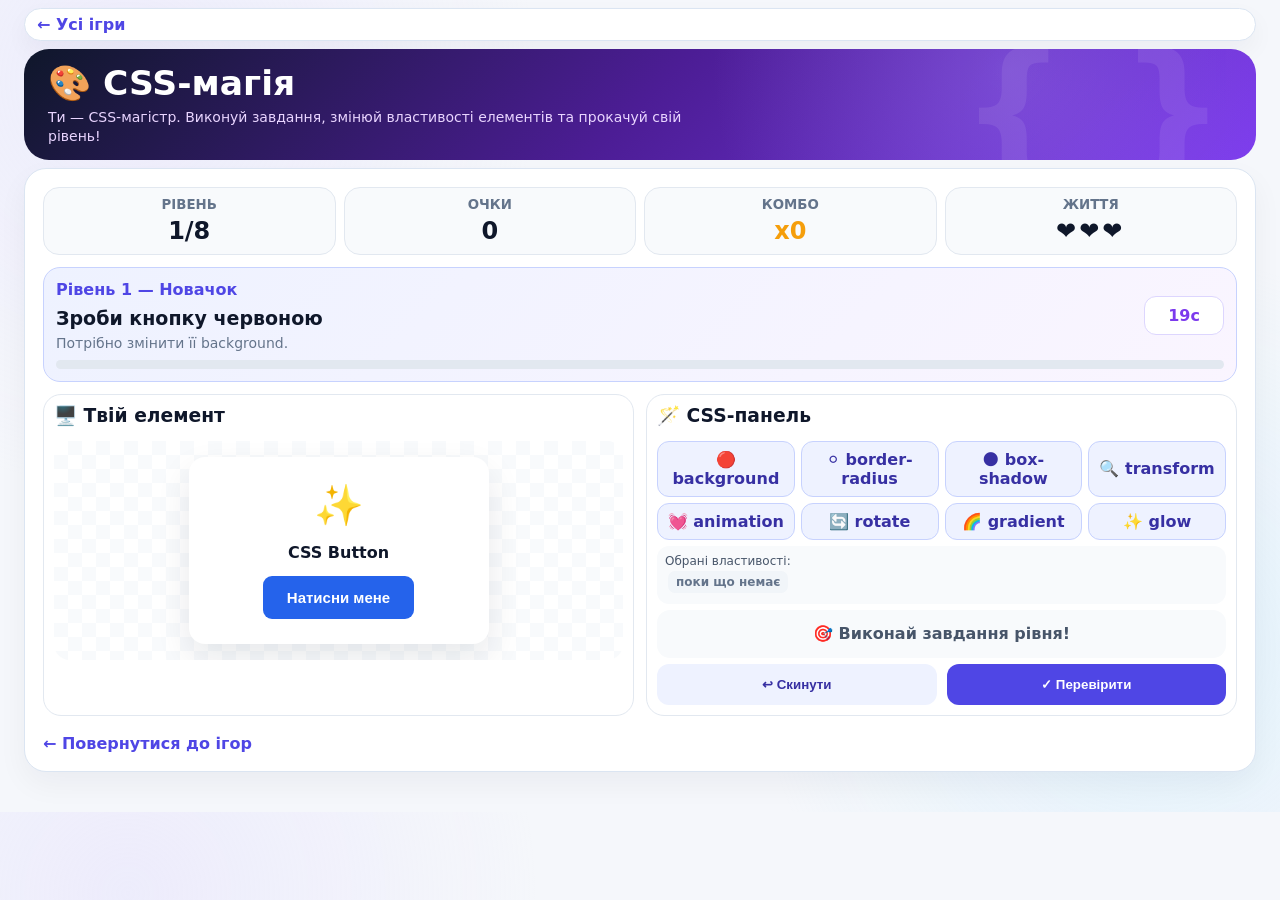
==== game-css.html @ da53f73c "Add files via upload" ====
﻿<!doctype html>
<html lang="uk">
<head>
<meta charset="UTF-8">
<meta name="viewport" content="width=device-width,initial-scale=1">
<title>CSS-магія | IT LAB</title>

<style>
:root{
  --p:#4f46e5;
  --purple:#7c3aed;
  --cyan:#0891b2;
  --green:#16a34a;
  --red:#ef4444;
  --yellow:#f59e0b;
  --dark:#0f172a;
  --muted:#64748b;
  --bg:#f5f7fb;
}

*{box-sizing:border-box}

body{
  margin:0;
  background:
    radial-gradient(circle at 10% 10%,#ddd6fe55,transparent 30%),
    radial-gradient(circle at 90% 80%,#bae6fd55,transparent 30%),
    var(--bg);
  color:var(--dark);
  font-family:Manrope,system-ui,-apple-system,BlinkMacSystemFont,"Segoe UI",sans-serif;
}

main{
  width:min(1050px,calc(100% - 28px));
  margin:auto;
  padding:18px 0 40px;
}

.nav{
  background:#fff;
  border:1px solid #dbe5f2;
  border-radius:18px;
  box-shadow:0 10px 25px #0f172a0b;
  padding:13px 16px;
  margin-bottom:18px;
}

.nav a,
.back{
  color:var(--p);
  font-weight:900;
  text-decoration:none;
}

.hero{
  padding:32px;
  border-radius:25px;
  color:#fff;
  background:
    radial-gradient(circle at 80% 20%,#a78bfa55,transparent 30%),
    linear-gradient(135deg,#0f172a,#4c1d95,#7c3aed);
  margin-bottom:18px;
  position:relative;
  overflow:hidden;
}

.hero:after{
  content:"{ }";
  position:absolute;
  right:30px;
  bottom:-35px;
  font-size:150px;
  font-weight:900;
  opacity:.08;
}

.hero h1{
  margin:0 0 8px;
  font-size:clamp(30px,6vw,48px);
}

.hero p{
  margin:0;
  color:#e9d5ff;
  font-size:17px;
  max-width:650px;
}

.card{
  background:#fff;
  border:1px solid #dbe5f2;
  border-radius:22px;
  box-shadow:0 12px 30px #0f172a0c;
  padding:24px;
}

.stats{
  display:grid;
  grid-template-columns:repeat(4,1fr);
  gap:12px;
  margin-bottom:18px;
}

.stat{
  padding:15px;
  border-radius:16px;
  background:#f8fafc;
  border:1px solid #e2e8f0;
  text-align:center;
}

.stat small{
  display:block;
  color:var(--muted);
  font-weight:800;
  margin-bottom:5px;
}

.stat strong{
  font-size:24px;
}

#lives{
  letter-spacing:3px;
}

.mission{
  padding:18px;
  border-radius:17px;
  background:linear-gradient(135deg,#eef2ff,#faf5ff);
  border:1px solid #c7d2fe;
  margin-bottom:18px;
}

.mission-top{
  display:flex;
  justify-content:space-between;
  gap:15px;
  align-items:center;
}

.level{
  color:var(--p);
  font-weight:900;
}

.task{
  font-size:19px;
  font-weight:900;
  margin:8px 0 5px;
}

.hint-text{
  color:var(--muted);
  font-size:14px;
  margin:0;
}

.timer{
  min-width:80px;
  text-align:center;
  padding:9px 12px;
  border-radius:12px;
  background:#fff;
  border:1px solid #ddd6fe;
  font-weight:900;
  color:var(--purple);
}

.timer.danger{
  color:var(--red);
  animation:shake .3s infinite alternate;
}

@keyframes shake{
  to{transform:translateX(2px)}
}

.game{
  display:grid;
  grid-template-columns:1fr 1fr;
  gap:18px;
}

.panel{
  border:1px solid #e2e8f0;
  border-radius:18px;
  padding:18px;
  background:#fff;
}

.panel h3{
  margin:0 0 14px;
}

.preview{
  min-height:320px;
  display:grid;
  place-items:center;
  border-radius:16px;
  background:
    linear-gradient(45deg,#f8fafc 25%,transparent 25%),
    linear-gradient(-45deg,#f8fafc 25%,transparent 25%),
    linear-gradient(45deg,transparent 75%,#f8fafc 75%),
    linear-gradient(-45deg,transparent 75%,#f8fafc 75%);
  background-size:28px 28px;
  background-position:0 0,0 14px,14px -14px,-14px 0;
  padding:25px;
  overflow:hidden;
}

.target{
  width:min(100%,300px);
  min-height:160px;
  display:flex;
  align-items:center;
  justify-content:center;
  flex-direction:column;
  gap:14px;
  padding:25px;
  background:#fff;
  border-radius:16px;
  box-shadow:0 15px 35px #0f172a18;
  transition:.3s;
}

.target button{
  cursor:pointer;
  border:0;
  padding:13px 24px;
  border-radius:9px;
  color:#fff;
  background:#2563eb;
  font-weight:900;
  font-size:15px;
  transition:.3s;
}

.controls{
  display:grid;
  grid-template-columns:repeat(2,1fr);
  gap:10px;
}

.css-btn{
  padding:13px 10px;
  border:1px solid #c7d2fe;
  border-radius:12px;
  color:#3730a3;
  background:#eef2ff;
  font:inherit;
  font-weight:900;
  cursor:pointer;
  transition:.2s;
}

.css-btn:hover{
  transform:translateY(-2px);
  background:#e0e7ff;
}

.css-btn.used{
  opacity:.45;
  cursor:not-allowed;
}

.progress{
  height:9px;
  background:#e2e8f0;
  border-radius:99px;
  overflow:hidden;
  margin-top:14px;
}

.progress-bar{
  height:100%;
  width:0;
  background:linear-gradient(90deg,var(--p),var(--purple));
  transition:.3s;
}

.selected{
  margin-top:15px;
  padding:12px;
  border-radius:12px;
  background:#f8fafc;
  color:#475569;
  font-size:14px;
  min-height:45px;
}

.selected span{
  display:inline-block;
  padding:4px 8px;
  margin:3px;
  border-radius:7px;
  background:#ede9fe;
  color:#5b21b6;
  font-weight:900;
}

.result{
  margin-top:18px;
  padding:14px;
  border-radius:13px;
  background:#f8fafc;
  color:#475569;
  font-weight:800;
  text-align:center;
  min-height:48px;
}

.actions{
  display:flex;
  gap:10px;
  margin-top:18px;
}

.action{
  flex:1;
  border:0;
  border-radius:12px;
  padding:13px;
  color:#fff;
  background:var(--p);
  font-weight:900;
  cursor:pointer;
  transition:.2s;
}

.action:hover{
  transform:translateY(-2px);
}

.action.secondary{
  color:#3730a3;
  background:#eef2ff;
}

.action:disabled{
  opacity:.5;
  cursor:not-allowed;
}

.combo{
  color:var(--yellow);
}

.correct{
  animation:correct .5s;
}

@keyframes correct{
  30%{transform:scale(1.04)}
  60%{transform:scale(.98)}
  100%{transform:scale(1)}
}

.wrong{
  animation:wrong .35s;
}

@keyframes wrong{
  25%{transform:translateX(-8px)}
  50%{transform:translateX(8px)}
  75%{transform:translateX(-5px)}
}

.modal{
  position:fixed;
  inset:0;
  background:#020617bb;
  backdrop-filter:blur(7px);
  display:none;
  align-items:center;
  justify-content:center;
  padding:20px;
  z-index:50;
}

.modal.show{
  display:flex;
}

.modal-box{
  width:min(500px,100%);
  background:#fff;
  border-radius:25px;
  padding:30px;
  text-align:center;
  box-shadow:0 30px 80px #0005;
  animation:pop .35s;
}

@keyframes pop{
  from{transform:scale(.8);opacity:0}
  to{transform:scale(1);opacity:1}
}

.modal-icon{
  font-size:60px;
}

.modal h2{
  margin:10px 0;
  font-size:30px;
}

.final-score{
  font-size:42px;
  font-weight:1000;
  color:var(--p);
  margin:15px 0;
}

.modal button{
  width:100%;
  border:0;
  border-radius:12px;
  padding:14px;
  background:var(--p);
  color:#fff;
  font-weight:900;
  font-size:16px;
  cursor:pointer;
}

.back{
  display:inline-block;
  margin-top:18px;
}

@media(max-width:750px){
  .stats{
    grid-template-columns:repeat(2,1fr);
  }

  .game{
    grid-template-columns:1fr;
  }

  .mission-top{
    align-items:flex-start;
  }

  .timer{
    min-width:70px;
  }
}

@media(max-width:480px){
  .hero,
  .card{
    padding:18px;
  }

  .controls{
    grid-template-columns:1fr;
  }

  .stats{
    gap:8px;
  }

  .stat{
    padding:11px 5px;
  }

  .stat strong{
    font-size:20px;
  }
}
</style>
<link rel="stylesheet" href="mobile.css">
</head>

<body>

<main>

<nav class="nav">
  <a href="games.html">← Усі ігри</a>
</nav>

<header class="hero">
  <h1>🎨 CSS-магія</h1>
  <p>
    Ти — CSS-магістр. Виконуй завдання, змінюй властивості елементів
    та прокачуй свій рівень!
  </p>
</header>

<section class="card">

  <div class="stats">

    <div class="stat">
      <small>РІВЕНЬ</small>
      <strong id="level">1/8</strong>
    </div>

    <div class="stat">
      <small>ОЧКИ</small>
      <strong id="score">0</strong>
    </div>

    <div class="stat">
      <small>КОМБО</small>
      <strong class="combo" id="combo">x0</strong>
    </div>

    <div class="stat">
      <small>ЖИТТЯ</small>
      <strong id="lives">❤️❤️❤️</strong>
    </div>

  </div>

  <div class="mission">

    <div class="mission-top">

      <div>
        <div class="level" id="levelTitle">
          Рівень 1 — Новачок
        </div>

        <div class="task" id="task">
          Зроби кнопку червоною
        </div>

        <p class="hint-text" id="hint">
          Використай правильну CSS-властивість.
        </p>
      </div>

      <div class="timer" id="timer">
        20с
      </div>

    </div>

    <div class="progress">
      <div class="progress-bar" id="progress"></div>
    </div>

  </div>

  <div class="game">

    <!-- ПРЕВ'Ю -->

    <div class="panel">

      <h3>🖥️ Твій елемент</h3>

      <div class="preview">

        <div class="target" id="target">

          <div id="targetIcon" style="font-size:40px">
            ✨
          </div>

          <strong id="targetText">
            CSS Button
          </strong>

          <button id="demo">
            Натисни мене
          </button>

        </div>

      </div>

    </div>

    <!-- CSS ПАНЕЛЬ -->

    <div class="panel">

      <h3>🪄 CSS-панель</h3>

      <div class="controls">

        <button class="css-btn" data-style="red">
          🔴 background
        </button>

        <button class="css-btn" data-style="round">
          ⚪ border-radius
        </button>

        <button class="css-btn" data-style="shadow">
          🌑 box-shadow
        </button>

        <button class="css-btn" data-style="big">
          🔍 transform
        </button>

        <button class="css-btn" data-style="pulse">
          💓 animation
        </button>

        <button class="css-btn" data-style="rotate">
          🔄 rotate
        </button>

        <button class="css-btn" data-style="gradient">
          🌈 gradient
        </button>

        <button class="css-btn" data-style="glow">
          ✨ glow
        </button>

      </div>

      <div class="selected" id="selected">
        Обрані властивості:
        <br>
        <span style="background:#f1f5f9;color:#64748b">
          поки що немає
        </span>
      </div>

      <div class="result" id="result">
        🎯 Виконай завдання рівня!
      </div>

      <div class="actions">

        <button class="action secondary" id="reset">
          ↩ Скинути
        </button>

        <button class="action" id="check">
          ✓ Перевірити
        </button>

      </div>

    </div>

  </div>

  <a class="back" href="games.html">
    ← Повернутися до ігор
  </a>

</section>

</main>


<!-- MODAL -->

<div class="modal" id="modal">

  <div class="modal-box">

    <div class="modal-icon" id="modalIcon">
      🏆
    </div>

    <h2 id="modalTitle">
      CSS-майстер!
    </h2>

    <p id="modalText">
      Ти пройшов усі рівні.
    </p>

    <div class="final-score" id="finalScore">
      0
    </div>

    <button id="restart">
      🔄 Грати ще раз
    </button>

  </div>

</div>


<script src="game-progress.js"></script>
<script>

const levels = [

  {
    title:"Рівень 1 — Новачок",
    task:"Зроби кнопку червоною",
    hint:"Потрібно змінити її background.",
    required:["red"],
    time:20,
    points:100
  },

  {
    title:"Рівень 2 — Округлювач",
    task:"Зроби кнопку круглою та додай тінь",
    hint:"Спробуй border-radius і box-shadow.",
    required:["round","shadow"],
    time:22,
    points:150
  },

  {
    title:"Рівень 3 — Аніматор",
    task:"Зроби кнопку червоною та анімованою",
    hint:"Тобі знадобляться background та animation.",
    required:["red","pulse"],
    time:22,
    points:200
  },

  {
    title:"Рівень 4 — Дизайнер",
    task:"Зроби кнопку великою, круглою та додай тінь",
    hint:"transform + border-radius + box-shadow.",
    required:["big","round","shadow"],
    time:25,
    points:250
  },

  {
    title:"Рівень 5 — CSS-чаклун",
    task:"Зроби градієнт, glow та анімацію",
    hint:"Твій CSS має виглядати магічно ✨",
    required:["gradient","glow","pulse"],
    time:25,
    points:300
  },

  {
    title:"Рівень 6 — Майстер руху",
    task:"Зроби елемент великим, поверни його та додай тінь",
    hint:"Використай transform, rotate та box-shadow.",
    required:["big","rotate","shadow"],
    time:25,
    points:350
  },

  {
    title:"Рівень 7 — CSS-легенда",
    task:"Створи градієнтну круглу кнопку з glow та анімацією",
    hint:"Потрібно 4 властивості.",
    required:["gradient","round","glow","pulse"],
    time:30,
    points:450
  },

  {
    title:"Рівень 8 — CSS GOD",
    task:"Фінальна магія: gradient + glow + round + rotate + pulse",
    hint:"Застосуй усі необхідні ефекти!",
    required:["gradient","glow","round","rotate","pulse"],
    time:35,
    points:600
  }

];


let currentLevel = 0;
let score = 0;
let combo = 0;
let lives = 3;
let selected = [];
let timeLeft = 20;
let timer = null;
let levelFinished = false;


const demo = document.getElementById("demo");
const target = document.getElementById("target");

const levelEl = document.getElementById("level");
const scoreEl = document.getElementById("score");
const comboEl = document.getElementById("combo");
const livesEl = document.getElementById("lives");

const levelTitle = document.getElementById("levelTitle");
const task = document.getElementById("task");
const hint = document.getElementById("hint");
const timerEl = document.getElementById("timer");
const progress = document.getElementById("progress");

const selectedEl = document.getElementById("selected");
const result = document.getElementById("result");

const modal = document.getElementById("modal");
const modalTitle = document.getElementById("modalTitle");
const modalText = document.getElementById("modalText");
const finalScore = document.getElementById("finalScore");
const modalIcon = document.getElementById("modalIcon");


/* =========================
   CSS ЕФЕКТИ
========================= */

function applyStyle(style){

  if(style === "red"){
    demo.style.background = "#dc2626";
  }

  if(style === "round"){
    demo.style.borderRadius = "50px";
    demo.style.padding = "18px 35px";
  }

  if(style === "shadow"){
    demo.style.boxShadow = "0 15px 35px #0f172a55";
  }

  if(style === "big"){
    demo.style.transform = "scale(1.3)";
  }

  if(style === "pulse"){
    demo.classList.add("pulse-animation");
  }

  if(style === "rotate"){
    demo.style.transform = "rotate(8deg) scale(1.08)";
  }

  if(style === "gradient"){
    demo.style.background =
      "linear-gradient(135deg,#7c3aed,#2563eb,#06b6d4)";
  }

  if(style === "glow"){
    demo.style.boxShadow =
      "0 0 15px #7c3aed,0 0 35px #7c3aed88";
  }

}


/* =========================
   КНОПКИ CSS
========================= */

document.querySelectorAll(".css-btn").forEach(button => {

  button.addEventListener("click",()=>{

    if(levelFinished) return;

    const style = button.dataset.style;

    if(selected.includes(style)){
      return;
    }

    selected.push(style);

    applyStyle(style);

    button.classList.add("used");

    updateSelected();

    result.textContent =
      "✨ Додано CSS-властивість: " + style;

  });

});


/* =========================
   ВІДОБРАЖЕННЯ ВИБРАНОГО
========================= */

function updateSelected(){

  if(selected.length === 0){

    selectedEl.innerHTML =
      'Обрані властивості:<br>' +
      '<span style="background:#f1f5f9;color:#64748b">' +
      'поки що немає</span>';

    return;
  }

  selectedEl.innerHTML =
    "Обрані властивості:<br>" +
    selected.map(x => `<span>${x}</span>`).join("");

}


/* =========================
   ПЕРЕВІРКА
========================= */

document.getElementById("check").addEventListener("click",checkLevel);


function checkLevel(){

  if(levelFinished) return;

  const data = levels[currentLevel];

  const correct =
    data.required.every(x => selected.includes(x));

  const noExtra =
    selected.every(x => data.required.includes(x));

  if(correct && noExtra){

    levelFinished = true;

    clearInterval(timer);

    combo++;

    const bonus =
      Math.max(0,timeLeft * 5) +
      combo * 30;

    const gained =
      data.points + bonus;

    score += gained;

    scoreEl.textContent = score;
    comboEl.textContent = "x" + combo;

    result.innerHTML =
      `🎉 Правильно! +${gained} очок`;

    target.classList.add("correct");

    setTimeout(()=>{
      target.classList.remove("correct");

      if(currentLevel < levels.length - 1){

        loadLevel(currentLevel + 1);

      }else{

        finishGame();

      }

    },1300);

  }else{

    combo = 0;
    comboEl.textContent = "x0";

    lives--;

    updateLives();

    target.classList.add("wrong");

    setTimeout(()=>{
      target.classList.remove("wrong");
    },400);

    if(lives <= 0){

      gameOver();

      return;
    }

    result.innerHTML =
      "❌ Не зовсім! Перевір властивості та спробуй ще.";

  }

}


/* =========================
   ТАЙМЕР
========================= */

function startTimer(){

  clearInterval(timer);

  timeLeft = levels[currentLevel].time;

  updateTimer();

  timer = setInterval(()=>{

    timeLeft--;

    updateTimer();

    if(timeLeft <= 0){

      clearInterval(timer);

      lives--;

      updateLives();

      combo = 0;
      comboEl.textContent = "x0";

      result.innerHTML =
        "⏰ Час вийшов! Спробуй ще раз.";

      resetCurrentLevel();

      if(lives <= 0){
        gameOver();
      }

    }

  },1000);

}


function updateTimer(){

  timerEl.textContent = timeLeft + "с";

  timerEl.classList.toggle(
    "danger",
    timeLeft <= 5
  );

}


/* =========================
   ЖИТТЯ
========================= */

function updateLives(){

  livesEl.textContent =
    "❤️".repeat(Math.max(0,lives)) +
    "🖤".repeat(Math.max(0,3-lives));

}


/* =========================
   ЗАВАНТАЖЕННЯ РІВНЯ
========================= */

function loadLevel(index){

  currentLevel = index;

  const data = levels[currentLevel];

  levelFinished = false;

  selected = [];

  levelEl.textContent =
    `${currentLevel + 1}/${levels.length}`;

  levelTitle.textContent = data.title;
  task.textContent = data.task;
  hint.textContent = data.hint;

  progress.style.width =
    ((currentLevel) / levels.length * 100) + "%";

  resetVisual();

  document.querySelectorAll(".css-btn")
    .forEach(button=>{
      button.classList.remove("used");
    });

  result.textContent =
    "🎯 Виконай завдання рівня!";

  updateSelected();

  startTimer();

}


/* =========================
   СКИДАННЯ ЕФЕКТІВ
========================= */

function resetVisual(){

  demo.style.background = "#2563eb";
  demo.style.borderRadius = "9px";
  demo.style.padding = "13px 24px";
  demo.style.boxShadow = "none";
  demo.style.transform = "none";

  demo.className = "";

}


/* =========================
   RESET
========================= */

document.getElementById("reset")
.addEventListener("click",()=>{

  if(levelFinished) return;

  resetCurrentLevel();

});


function resetCurrentLevel(){

  selected = [];

  resetVisual();

  document.querySelectorAll(".css-btn")
    .forEach(button=>{
      button.classList.remove("used");
    });

  updateSelected();

  result.textContent =
    "↩ Рівень скинуто. Спробуй ще раз.";

  startTimer();

}


/* =========================
   GAME OVER
========================= */

function gameOver(){

  clearInterval(timer);

  modalIcon.textContent = "💥";
  modalTitle.textContent = "Гру завершено";
  modalText.textContent =
    "Життя закінчилися. CSS-магія потребує ще трохи практики!";

  finalScore.textContent =
    score + " очок";

  modal.classList.add("show");

}


/* =========================
   ФІНАЛ
========================= */

function finishGame(){

  clearInterval(timer);
  window.ITLabProgress.complete("css", score);

  progress.style.width = "100%";

  modalIcon.textContent = "🏆";
  modalTitle.textContent = "CSS-МАЙСТЕР!";
  modalText.textContent =
    "Ти успішно пройшов усі рівні CSS-магії!";

  finalScore.textContent =
    score + " очок";

  modal.classList.add("show");

}


/* =========================
   RESTART
========================= */

document.getElementById("restart")
.addEventListener("click",()=>{

  modal.classList.remove("show");

  currentLevel = 0;
  score = 0;
  combo = 0;
  lives = 3;

  scoreEl.textContent = "0";
  comboEl.textContent = "x0";

  updateLives();

  loadLevel(0);

});


/* =========================
   CSS АНІМАЦІЯ
========================= */

const animationStyle = document.createElement("style");

animationStyle.textContent = `

.pulse-animation{
  animation: cssPulse .8s infinite alternate;
}

@keyframes cssPulse{
  from{
    transform:scale(1);
  }

  to{
    transform:scale(1.12);
  }
}

`;

document.head.appendChild(animationStyle);


/* =========================
   START
========================= */

updateLives();
loadLevel(0);

</script>

</body>
</html>
---- mobile.css ----
@media (max-width: 800px) {
  main,
  .page {
    width: calc(100% - 24px);
    padding: 10px 0 32px;
  }

  .hero {
    padding: clamp(18px, 5vw, 26px);
  }

  .hero h1,
  h1 {
    font-size: clamp(26px, 7.5vw, 38px);
    line-height: 1.12;
    overflow-wrap: anywhere;
  }

  .hero p {
    font-size: 16px;
  }

  .card,
  .panel,
  .section {
    padding: clamp(16px, 4vw, 22px);
  }

  .stats {
    grid-template-columns: repeat(2, minmax(0, 1fr));
    gap: 8px;
  }

  .game,
  .builder {
    grid-template-columns: minmax(0, 1fr);
  }

  .game > *,
  .builder > *,
  .stats > * {
    min-width: 0;
  }

  .card:has(.builder) .palette {
    display: grid;
    grid-template-columns: repeat(2, minmax(0, 1fr));
    gap: 8px;
    padding: 12px;
  }

  .card:has(.builder) .palette h3 {
    grid-column: 1 / -1;
    margin: 0;
  }

  .card:has(.builder) .palette .tag {
    display: grid;
    min-width: 0;
    min-height: 48px;
    place-items: center;
    margin: 0;
    padding: 10px 6px;
    text-align: center;
    overflow-wrap: anywhere;
  }

  .card:has(.builder) .preview {
    min-height: 210px;
    padding: 12px;
  }

  .card:has(.builder) .builder > .palette {
    order: 0;
  }

  .card:has(.builder) .builder > :last-child {
    order: 1;
  }

  .card:has(.builder) .empty {
    min-height: 180px;
  }

  .card:has(.game) .controls {
    grid-template-columns: repeat(2, minmax(0, 1fr));
  }

  .card:has(.factory) .bins {
    grid-template-columns: repeat(3, minmax(0, 1fr));
  }

  .card:has(.terminal) .side {
    display: grid;
    grid-template-columns: repeat(2, minmax(0, 1fr));
    gap: 8px;
  }

  .card:has(.terminal) .side > .actions {
    grid-column: 1 / -1;
  }

  .mission-top,
  .level-top,
  .factory-title {
    align-items: flex-start;
    flex-wrap: wrap;
    gap: 10px;
  }

  button,
  .action,
  .css-btn,
  .control,
  .tag,
  .game-button,
  .site-brand,
  .site-link,
  .nav a,
  .back {
    display: inline-flex;
    align-items: center;
    min-height: 44px;
    touch-action: manipulation;
  }

  input,
  select,
  textarea {
    max-width: 100%;
    min-height: 44px;
    font-size: 16px;
  }

  .log-row {
    grid-template-columns: minmax(42px, 60px) minmax(42px, 65px) minmax(0, 1fr);
  }

  .code-text,
  .terminal-title,
  .command {
    overflow-wrap: anywhere;
  }
}

@media (max-width: 480px) {
  main,
  .page {
    width: calc(100% - 20px);
    padding-top: 8px;
  }

  .hero,
  .card,
  .panel,
  .section {
    padding: 16px;
  }

  .level-top {
    flex-direction: column;
  }

  .factory-title {
    flex-direction: column;
  }

  .stats .stat {
    padding: 10px 6px;
  }

  .stats .stat strong {
    font-size: clamp(16px, 5vw, 20px);
  }

  .card:has(.terminal) .panel {
    padding: 10px;
  }

  .card:has(.terminal) .panel h3 {
    font-size: 13px;
  }

  .card:has(.terminal) .evidence {
    min-height: 56px;
    font-size: 11px;
  }

  .grid {
    gap: 4px;
    padding: 5px;
  }

  .controls {
    grid-template-columns: minmax(0, 1fr);
  }

  .path {
    grid-template-columns: repeat(2, minmax(0, 1fr));
  }

  .certificate-card {
    padding: 16px;
  }

  .certificate-modal {
    padding: 8px;
  }
}

@media (min-width: 801px) {
  .card:has(.builder) .builder {
    grid-template-columns: minmax(280px, 340px) minmax(0, 1fr);
    gap: 16px;
  }

  .card:has(.builder) .builder > * {
    min-width: 0;
  }

  .card:has(.builder) .palette {
    display: grid;
    grid-template-columns: repeat(2, minmax(0, 1fr));
    gap: 8px;
    padding: 14px;
  }

  .card:has(.builder) .palette h3 {
    grid-column: 1 / -1;
    margin: 0 0 4px;
  }

  .card:has(.builder) .palette .tag {
    display: grid;
    min-width: 0;
    min-height: 50px;
    place-items: center;
    margin: 0;
    padding: 10px;
    font-size: 14px;
    line-height: 1.25;
    text-align: center;
    overflow-wrap: anywhere;
  }

  .card:has(.builder) .preview {
    min-height: 300px;
  }

  .card:has(.options) > .actions {
    flex-wrap: nowrap;
  }

  .card:has(.options) > .actions .btn {
    min-width: 0;
    padding: 9px 12px;
    font-size: 14px;
  }

  .card:has(.terminal) .side > .actions {
    margin: 0;
  }
}

@media (min-width: 1000px) {
  body:has(main > .hero) main {
    width: min(1360px, calc(100% - 48px));
    padding-top: 8px;
  }

  main > .nav {
    margin-bottom: 8px;
    padding: 6px 12px;
  }

  main > .hero {
    margin-bottom: 8px;
    padding: 14px 24px;
  }

  main > .hero h1 {
    margin: 0 0 4px;
    font-size: clamp(26px, 2.7vw, 36px);
  }

  main > .hero p {
    font-size: 14px;
    line-height: 1.35;
  }

  main > .card {
    padding: 18px;
  }

  .card .stats {
    gap: 8px;
    margin-bottom: 12px;
  }

  .card .stats .stat {
    padding: 9px;
  }

  .card .level-box,
  .card .level-info,
  .card .mission {
    margin-bottom: 12px;
    padding: 12px;
  }

  .card .level-description,
  .card .mission p {
    margin-top: 6px;
  }

  .card .progress {
    margin-top: 9px;
  }

  .card:has(.options) {
    display: grid;
    grid-template-columns: minmax(0, 1.15fr) minmax(340px, .85fr);
    gap: 10px 18px;
    align-content: start;
  }

  .card:has(.options) > .stats,
  .card:has(.options) > .level-box,
  .card:has(.options) > .timer-box,
  .card:has(.options) > .result,
  .card:has(.options) > .hint,
  .card:has(.options) > .explanation,
  .card:has(.options) > .actions,
  .card:has(.options) > .back {
    grid-column: 1 / -1;
    margin: 0;
  }

  .card:has(.options) > .stats .stat {
    padding: 7px;
  }

  .card:has(.options) > .level-box {
    padding: 10px;
  }

  .card:has(.options) > .timer-box {
    padding: 8px 12px;
  }

  .card:has(.options) > .question,
  .card:has(.options) > .code-wrapper {
    grid-column: 1;
    margin: 0;
  }

  .card:has(.options) > .question {
    grid-row: 4;
    align-self: end;
    font-size: 19px;
  }

  .card:has(.options) > .code-wrapper {
    grid-row: 5;
  }

  .card:has(.options) > .options {
    grid-column: 2;
    grid-row: 4 / span 2;
    align-self: center;
    gap: 8px;
    margin: 0;
  }

  .card:has(.options) > .options .option {
    padding: 10px 14px;
  }

  .card:has(.options) .code {
    padding: 10px 14px;
    font-size: 13px;
    line-height: 1.35;
  }

  .card:has(.factory) {
    display: grid;
    grid-template-columns: minmax(0, 1.15fr) minmax(360px, .85fr);
    gap: 12px 18px;
    align-content: start;
  }

  .card:has(.factory) > .stats,
  .card:has(.factory) > .level-box,
  .card:has(.factory) > .back {
    grid-column: 1 / -1;
    margin: 0;
  }

  .card:has(.factory) > .factory {
    grid-column: 1;
    grid-row: 3 / span 4;
    align-self: center;
  }

  .card:has(.factory) > .code-box,
  .card:has(.factory) > .buttons,
  .card:has(.factory) > .result,
  .card:has(.factory) > .bins {
    grid-column: 2;
    margin: 0;
  }

  .card:has(.factory) > .code-box {
    padding: 12px;
  }

  .card:has(.factory) > .bins {
    gap: 8px;
  }

  .card:has(.factory) > .bins .bin {
    padding: 6px 8px;
  }

  .card:has(.factory) > .bins .bin-icon {
    margin-bottom: 2px;
    font-size: 22px;
  }

  .card:has(#grid) {
    display: grid;
    grid-template-columns: minmax(0, 1.1fr) minmax(340px, .9fr);
    gap: 10px 22px;
    align-content: start;
  }

  .card:has(#grid) > .stats,
  .card:has(#grid) > .level-info,
  .card:has(#grid) > a.nav {
    grid-column: 1 / -1;
    margin: 0;
  }

  .card:has(#grid) > #grid {
    grid-column: 1;
    grid-row: 3 / span 5;
    align-self: center;
    width: min(520px, 40vw, 40vh);
    margin: 0 auto;
  }

  .card:has(#grid) > .controls,
  .card:has(#grid) > .result,
  .card:has(#grid) > .command-box,
  .card:has(#grid) > .actions {
    grid-column: 2;
    margin: 0;
  }

  .card:has(#grid) > .controls {
    align-self: end;
  }

  .card:has(#grid) > .command-box {
    padding: 12px;
  }

  .card:has(.game) .game {
    gap: 12px;
  }

  .card:has(.builder) > .result,
  .card:has(.builder) > .actions,
  .card:has(.builder) > .back {
    margin-top: 8px;
  }

  .card:has(.game) .controls {
    grid-template-columns: repeat(4, minmax(0, 1fr));
  }

  .card:has(.game) .preview {
    min-height: 210px;
    padding: 16px;
  }

  .card:has(.game) .selected {
    min-height: 0;
    margin-top: 6px;
    padding: 8px;
    font-size: 12px;
  }

  .card:has(.game) .result,
  .card:has(.game) .actions {
    margin-top: 6px;
  }

  .card:has(.game) .panel {
    padding: 10px;
  }

  .card:has(.game) .controls {
    gap: 6px;
  }

  .card:has(.game) .css-btn {
    padding: 8px 5px;
  }

  .card:has(.terminal) .side {
    display: grid;
    grid-template-columns: repeat(2, minmax(0, 1fr));
    align-content: start;
  }

  .card:has(.terminal) .side > .actions {
    grid-column: 1 / -1;
  }

  .card:has(.terminal) .terminal {
    height: min(40vh, 330px);
    min-height: 0;
    overflow: auto;
  }

  .card:has(.terminal) .side {
    gap: 8px;
  }

  .card:has(.terminal) .panel {
    padding: 8px;
  }

  .card:has(.terminal) .panel h3 {
    margin-bottom: 6px;
  }

  .card:has(.terminal) .tools {
    gap: 6px;
  }

  .card:has(.terminal) .side {
    gap: 6px;
  }

  .card:has(.terminal) .evidence {
    min-height: 64px;
  }
}
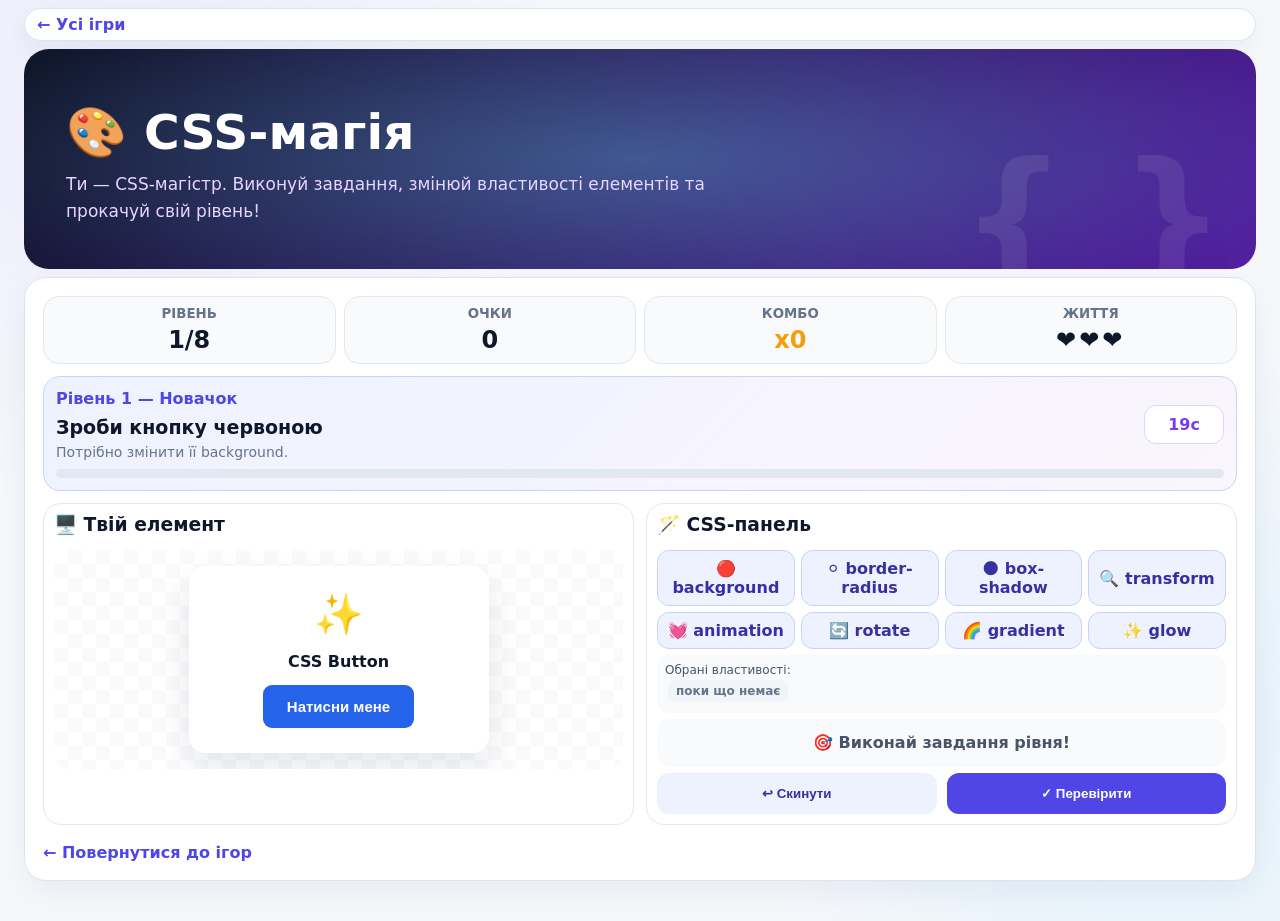
==== commit c50ae4fe: "Add files via upload" ====
--- a/game-css.html
+++ b/game-css.html
@@ -474,7 +474,7 @@
 <link rel="stylesheet" href="mobile.css">
 </head>
 
-<body>
+<body data-game-id="css">
 
 <main>
 
@@ -936,6 +936,7 @@
     score += gained;
 
     scoreEl.textContent = score;
+    window.ITLabProgress.record("css", score);
     comboEl.textContent = "x" + combo;
 
     result.innerHTML =
--- a/mobile.css
+++ b/mobile.css
@@ -274,18 +274,72 @@
   }
 
   main > .hero {
+    position: relative;
+    isolation: isolate;
+    overflow: hidden;
     margin-bottom: 8px;
-    padding: 14px 24px;
+    min-height: 220px;
+    display: flex;
+    flex-direction: column;
+    justify-content: center;
+    padding: 36px 42px;
+    background-size: 180% 180%;
+    animation: hero-gradient-drift 16s ease-in-out infinite alternate;
+  }
+
+  main > .hero::before {
+    position: absolute;
+    z-index: 0;
+    inset: -70% -35%;
+    background: radial-gradient(ellipse at center, rgba(103, 232, 249, .3), transparent 48%);
+    content: "";
+    pointer-events: none;
+    animation: hero-light-sweep 10s ease-in-out infinite alternate;
+  }
+
+  main > .hero > * {
+    position: relative;
+    z-index: 1;
   }
 
   main > .hero h1 {
-    margin: 0 0 4px;
-    font-size: clamp(26px, 2.7vw, 36px);
+    margin: 10px 0 10px;
+    font-size: clamp(34px, 3.8vw, 52px);
   }
 
   main > .hero p {
-    font-size: 14px;
-    line-height: 1.35;
+    font-size: 17px;
+    line-height: 1.55;
+  }
+
+  @keyframes hero-gradient-drift {
+    from {
+      background-position: 0% 50%;
+    }
+    to {
+      background-position: 100% 50%;
+    }
+  }
+
+  @keyframes hero-light-sweep {
+    from {
+      transform: translateX(-24%) rotate(-8deg);
+      opacity: .45;
+    }
+    to {
+      transform: translateX(24%) rotate(8deg);
+      opacity: 1;
+    }
+  }
+
+  @media (prefers-reduced-motion: reduce) {
+    main > .hero {
+      animation: none;
+    }
+
+    main > .hero::before {
+      animation: none;
+    }
   }
 
   main > .card {
